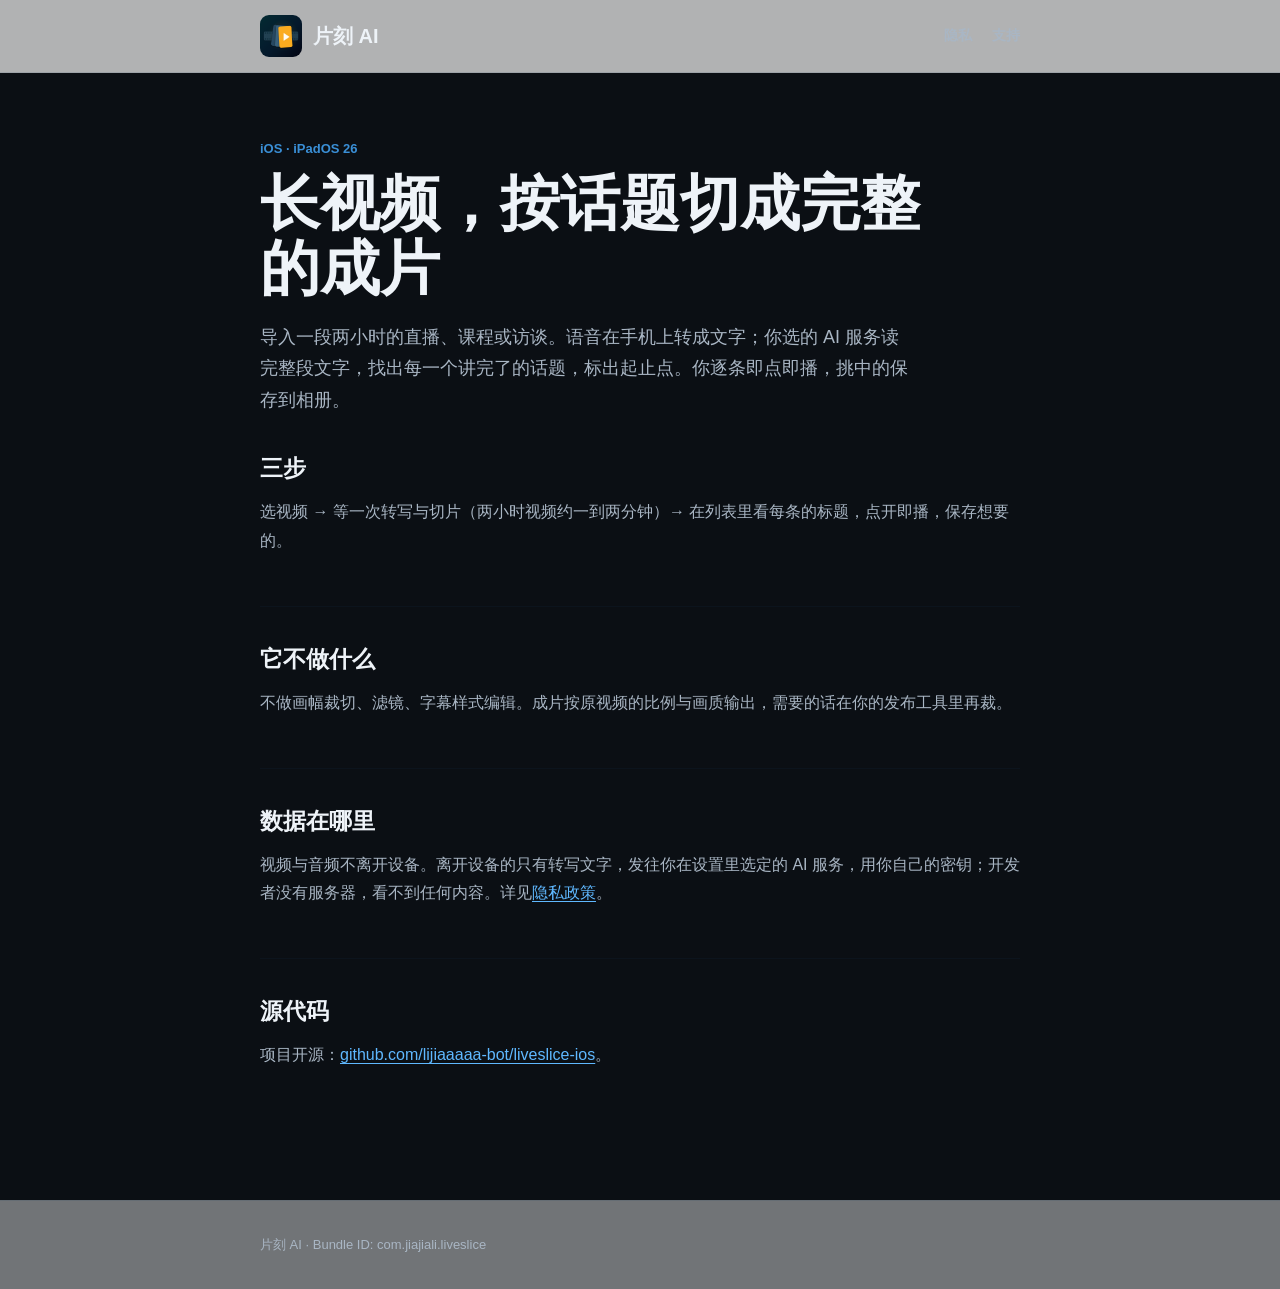
==== index.html @ df1c75ae "site: privacy policy, support, landing" ====
<!DOCTYPE html>
<html lang="zh-CN">
<head>
  <meta charset="utf-8">
  <meta name="viewport" content="width=device-width, initial-scale=1">
  <meta name="description" content="片刻 AI：把长视频按话题切成一条条完整的成片。转写在手机上完成，AI 服务用你自己的密钥。">
  <title>片刻 AI</title>
  <link rel="icon" href="assets/app-icon.png">
  <link rel="stylesheet" href="styles.css">
</head>
<body>
  <header class="site-header">
    <div class="site-header__inner">
      <a class="brand" href="./">
        <img src="assets/app-icon.png" alt="片刻 AI 图标">
        <span>片刻 AI</span>
      </a>
      <nav class="nav" aria-label="主导航">
        <a href="privacy/">隐私</a>
        <a href="support/">支持</a>
      </nav>
    </div>
  </header>
  <main class="page">
    <p class="eyebrow">iOS · iPadOS 26</p>
    <h1>长视频，按话题切成完整的成片</h1>
    <p class="lede">导入一段两小时的直播、课程或访谈。语音在手机上转成文字；你选的 AI 服务读完整段文字，找出每一个讲完了的话题，标出起止点。你逐条即点即播，挑中的保存到相册。</p>
    <section class="section">
      <h2>三步</h2>
      <p>选视频 → 等一次转写与切片（两小时视频约一到两分钟）→ 在列表里看每条的标题，点开即播，保存想要的。</p>
    </section>
    <section class="section">
      <h2>它不做什么</h2>
      <p>不做画幅裁切、滤镜、字幕样式编辑。成片按原视频的比例与画质输出，需要的话在你的发布工具里再裁。</p>
    </section>
    <section class="section">
      <h2>数据在哪里</h2>
      <p>视频与音频不离开设备。离开设备的只有转写文字，发往你在设置里选定的 AI 服务，用你自己的密钥；开发者没有服务器，看不到任何内容。详见<a href="privacy/">隐私政策</a>。</p>
    </section>
    <section class="section">
      <h2>源代码</h2>
      <p>项目开源：<a href="https://github.com/lijiaaaaa-bot/liveslice-ios">github.com/lijiaaaaa-bot/liveslice-ios</a>。</p>
    </section>
  </main>
  <footer class="site-footer">
    <div class="site-footer__inner">
      <p>片刻 AI · Bundle ID: com.jiajiali.liveslice</p>
    </div>
  </footer>
</body>
</html>
---- styles.css ----
:root {
  color-scheme: light;
  --sky: #0b0f14;
  --paper: #141a21;
  --ink: #eef3f8;
  --soft-ink: #a9b6c4;
  --line: #26303a;
  --ice: #5fb8ff;
  --gold: #3a8fd6;
  --soft-gold: #d9ecff;
  --content: 760px;
}

* {
  box-sizing: border-box;
}

html {
  background: var(--sky);
  font-family: -apple-system, BlinkMacSystemFont, "SF Pro Text", "PingFang SC", sans-serif;
  color: var(--ink);
}

body {
  margin: 0;
  min-height: 100vh;
  background: var(--sky);
}

a {
  color: #5fb8ff;
  text-decoration-thickness: 1px;
  text-underline-offset: 3px;
}

a:hover,
a:focus-visible {
  color: #8fd0ff;
}

.site-header {
  border-bottom: 1px solid rgba(23, 63, 89, 0.12);
  background: rgba(255, 255, 255, 0.68);
}

.site-header__inner,
.page,
.site-footer__inner {
  width: min(calc(100% - 40px), var(--content));
  margin: 0 auto;
}

.site-header__inner {
  min-height: 72px;
  display: flex;
  align-items: center;
  justify-content: space-between;
  gap: 24px;
}

.brand {
  display: inline-flex;
  align-items: center;
  gap: 11px;
  color: var(--ink);
  font-weight: 800;
  text-decoration: none;
}

.brand img {
  width: 42px;
  height: 42px;
  border-radius: 9px;
}

.brand span {
  font-size: 20px;
}

.nav {
  display: flex;
  align-items: center;
  gap: 20px;
  font-size: 14px;
  font-weight: 700;
}

.nav a {
  color: var(--soft-ink);
  text-decoration: none;
}

.nav a[aria-current="page"] {
  color: var(--ink);
  text-decoration: underline;
  text-decoration-color: var(--gold);
  text-decoration-thickness: 2px;
}

.page {
  padding: 64px 0 80px;
}

.eyebrow {
  margin: 0 0 12px;
  color: var(--gold);
  font-size: 13px;
  font-weight: 800;
}

h1,
h2 {
  letter-spacing: 0;
}

h1 {
  margin: 0;
  max-width: 700px;
  font-size: clamp(36px, 7vw, 60px);
  line-height: 1.08;
}

.lede {
  max-width: 650px;
  margin: 20px 0 0;
  color: var(--soft-ink);
  font-size: 18px;
  line-height: 1.75;
}

.meta {
  margin: 22px 0 0;
  color: var(--soft-ink);
  font-size: 14px;
}

.summary {
  margin: 48px 0 12px;
  padding: 22px 24px;
  border-left: 4px solid var(--ice);
  background: rgba(255, 255, 255, 0.66);
}

.summary strong {
  display: block;
  margin-bottom: 8px;
  color: var(--ink);
  font-size: 17px;
}

.summary p {
  margin: 0;
}

.section {
  padding: 38px 0;
  border-bottom: 1px solid rgba(23, 63, 89, 0.12);
}

.section:last-of-type {
  border-bottom: 0;
}

h2 {
  margin: 0 0 14px;
  font-size: 23px;
  line-height: 1.3;
}

p,
li {
  color: var(--soft-ink);
  font-size: 16px;
  line-height: 1.8;
}

p {
  margin: 12px 0;
}

ul {
  margin: 12px 0 0;
  padding-left: 22px;
}

.facts {
  display: grid;
  grid-template-columns: repeat(2, minmax(0, 1fr));
  gap: 1px;
  margin-top: 36px;
  border: 1px solid var(--line);
  background: var(--line);
}

.fact {
  min-height: 124px;
  padding: 20px;
  background: rgba(255, 255, 255, 0.82);
}

.fact__label {
  color: var(--gold);
  font-size: 12px;
  font-weight: 800;
}

.fact__value {
  margin-top: 7px;
  color: var(--ink);
  font-size: 18px;
  font-weight: 800;
  line-height: 1.4;
}

.contact-link {
  display: inline-flex;
  min-height: 48px;
  align-items: center;
  justify-content: center;
  margin-top: 14px;
  padding: 0 20px;
  border: 1px solid var(--ice);
  border-radius: 6px;
  background: var(--paper);
  color: var(--ink);
  font-weight: 800;
  text-decoration: none;
}

.contact-link:hover,
.contact-link:focus-visible {
  border-color: var(--gold);
  color: var(--ink);
}

.site-footer {
  border-top: 1px solid rgba(23, 63, 89, 0.12);
  background: rgba(255, 255, 255, 0.42);
}

.site-footer__inner {
  min-height: 88px;
  display: flex;
  align-items: center;
  justify-content: space-between;
  gap: 20px;
  color: var(--soft-ink);
  font-size: 13px;
}

.site-footer p {
  margin: 0;
  font-size: 13px;
}

@media (max-width: 620px) {
  .site-header__inner,
  .page,
  .site-footer__inner {
    width: min(calc(100% - 28px), var(--content));
  }

  .site-header__inner {
    min-height: 66px;
  }

  .brand img {
    width: 38px;
    height: 38px;
  }

  .brand span {
    font-size: 18px;
  }

  .nav {
    gap: 13px;
    font-size: 13px;
  }

  .page {
    padding: 44px 0 56px;
  }

  .lede {
    font-size: 17px;
  }

  .facts {
    grid-template-columns: 1fr;
  }

  .fact {
    min-height: 104px;
  }

  .site-footer__inner {
    padding: 20px 0;
    align-items: flex-start;
    flex-direction: column;
    justify-content: center;
  }
}
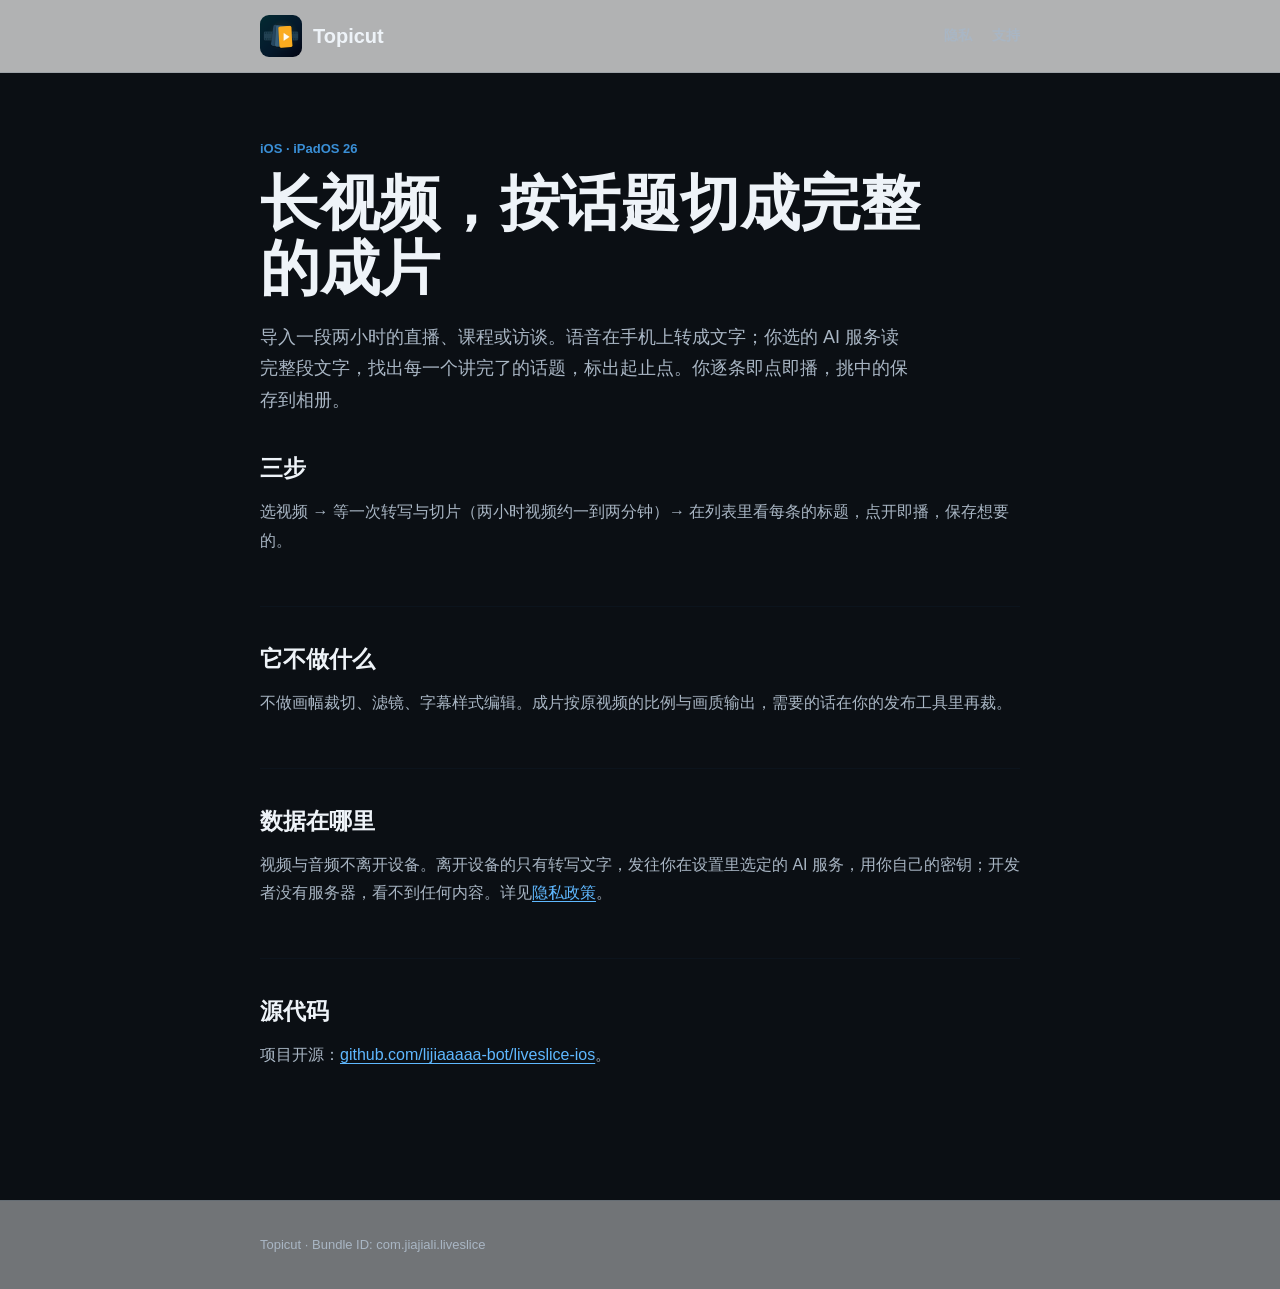
==== commit b2c0361e: "site: rename to Topicut; version 1.0 (20)" ====
--- a/index.html
+++ b/index.html
@@ -3,8 +3,8 @@
 <head>
   <meta charset="utf-8">
   <meta name="viewport" content="width=device-width, initial-scale=1">
-  <meta name="description" content="片刻 AI：把长视频按话题切成一条条完整的成片。转写在手机上完成，AI 服务用你自己的密钥。">
-  <title>片刻 AI</title>
+  <meta name="description" content="Topicut：把长视频按话题切成一条条完整的成片。转写在手机上完成，AI 服务用你自己的密钥。">
+  <title>Topicut</title>
   <link rel="icon" href="assets/app-icon.png">
   <link rel="stylesheet" href="styles.css">
 </head>
@@ -12,8 +12,8 @@
   <header class="site-header">
     <div class="site-header__inner">
       <a class="brand" href="./">
-        <img src="assets/app-icon.png" alt="片刻 AI 图标">
-        <span>片刻 AI</span>
+        <img src="assets/app-icon.png" alt="Topicut 图标">
+        <span>Topicut</span>
       </a>
       <nav class="nav" aria-label="主导航">
         <a href="privacy/">隐私</a>
@@ -44,7 +44,7 @@
   </main>
   <footer class="site-footer">
     <div class="site-footer__inner">
-      <p>片刻 AI · Bundle ID: com.jiajiali.liveslice</p>
+      <p>Topicut · Bundle ID: com.jiajiali.liveslice</p>
     </div>
   </footer>
 </body>
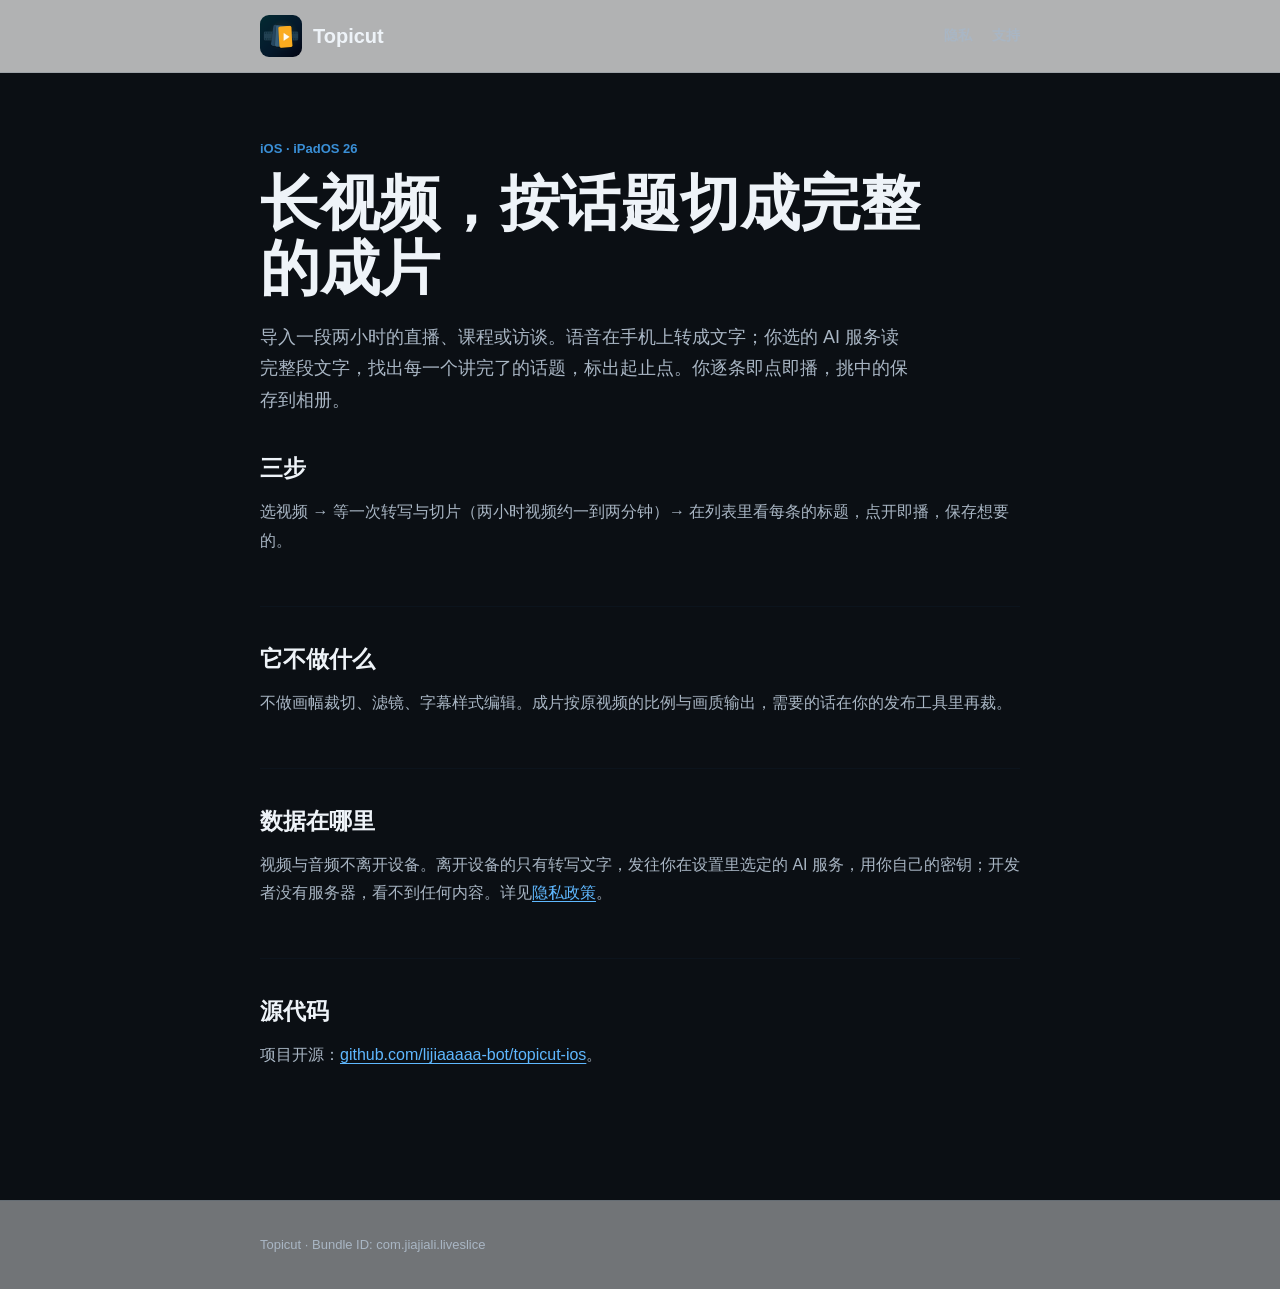
==== commit 7e4eff8b: "site: repository renamed to topicut-ios Co-authored-by: Cursor <cursoragent@cursor.com>" ====
--- a/index.html
+++ b/index.html
@@ -39,7 +39,7 @@
     </section>
     <section class="section">
       <h2>源代码</h2>
-      <p>项目开源：<a href="https://github.com/lijiaaaaa-bot/liveslice-ios">github.com/lijiaaaaa-bot/liveslice-ios</a>。</p>
+      <p>项目开源：<a href="https://github.com/lijiaaaaa-bot/topicut-ios">github.com/lijiaaaaa-bot/topicut-ios</a>。</p>
     </section>
   </main>
   <footer class="site-footer">
